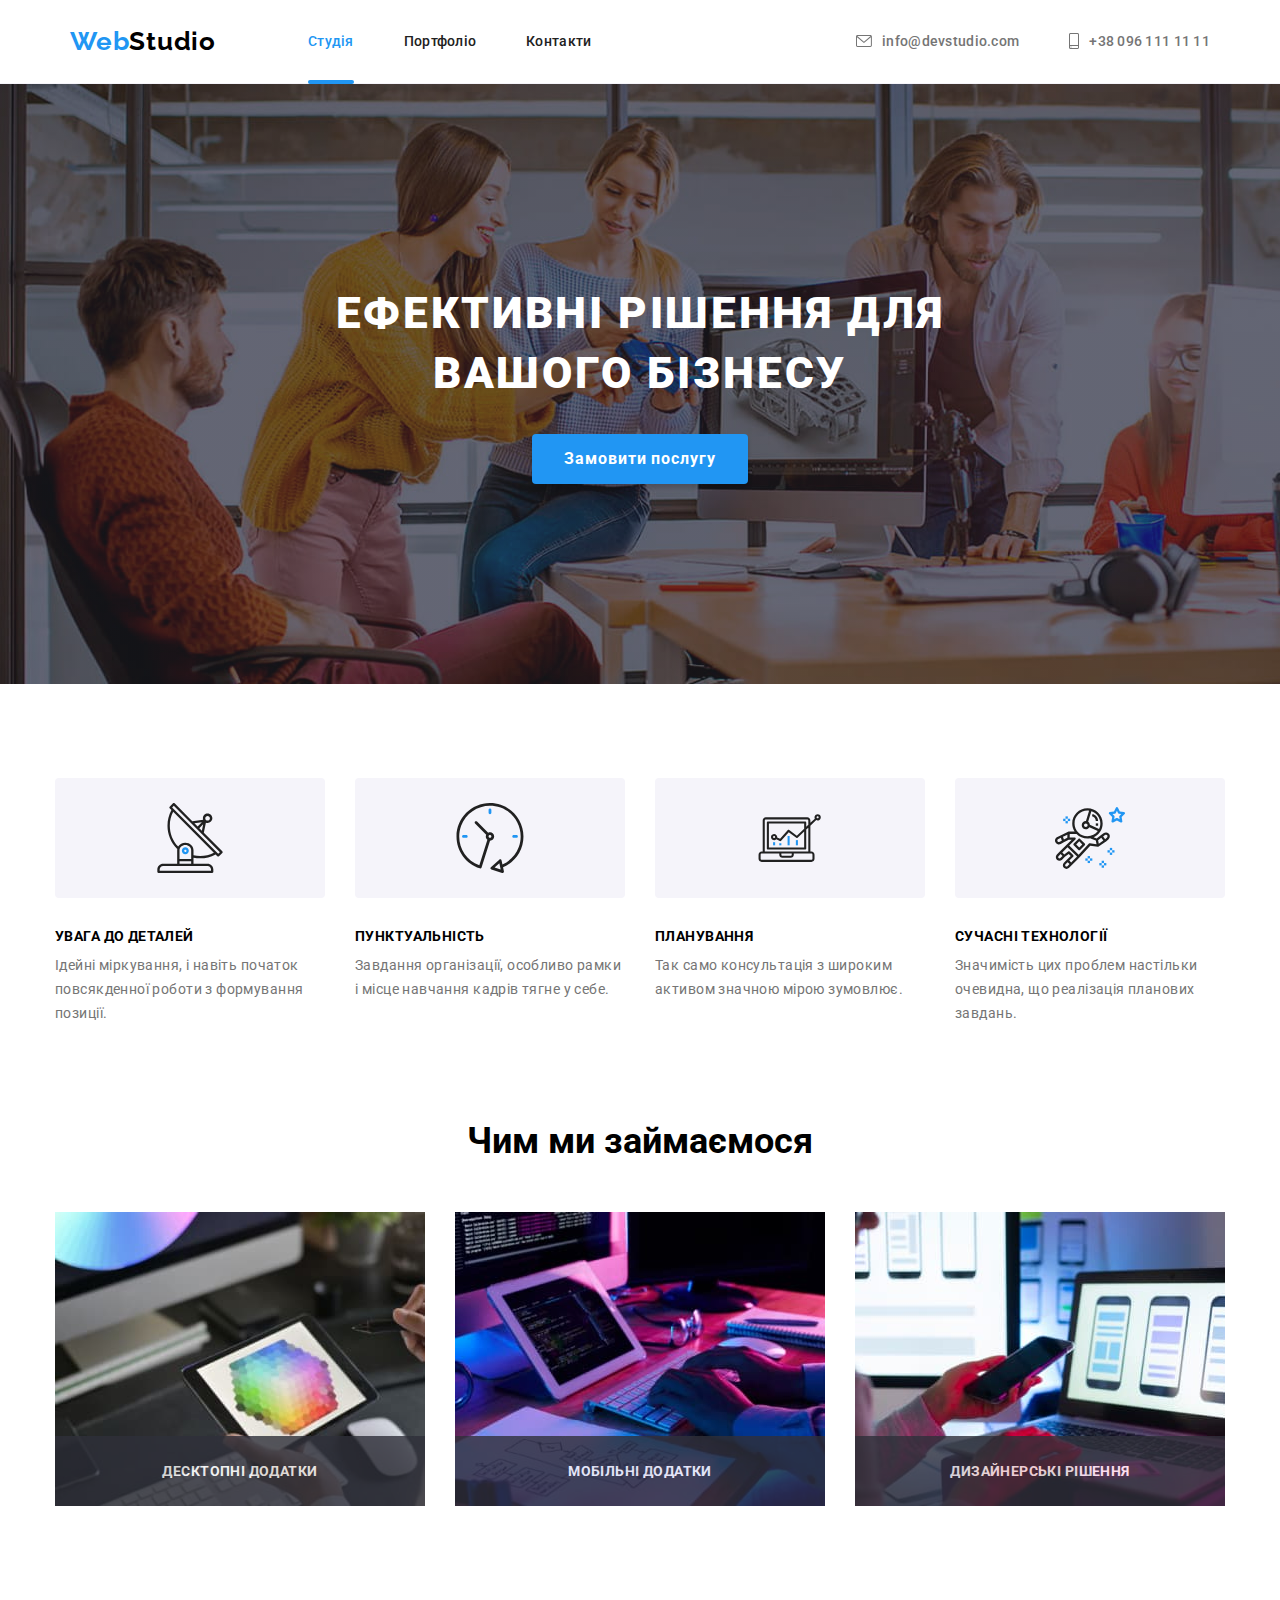
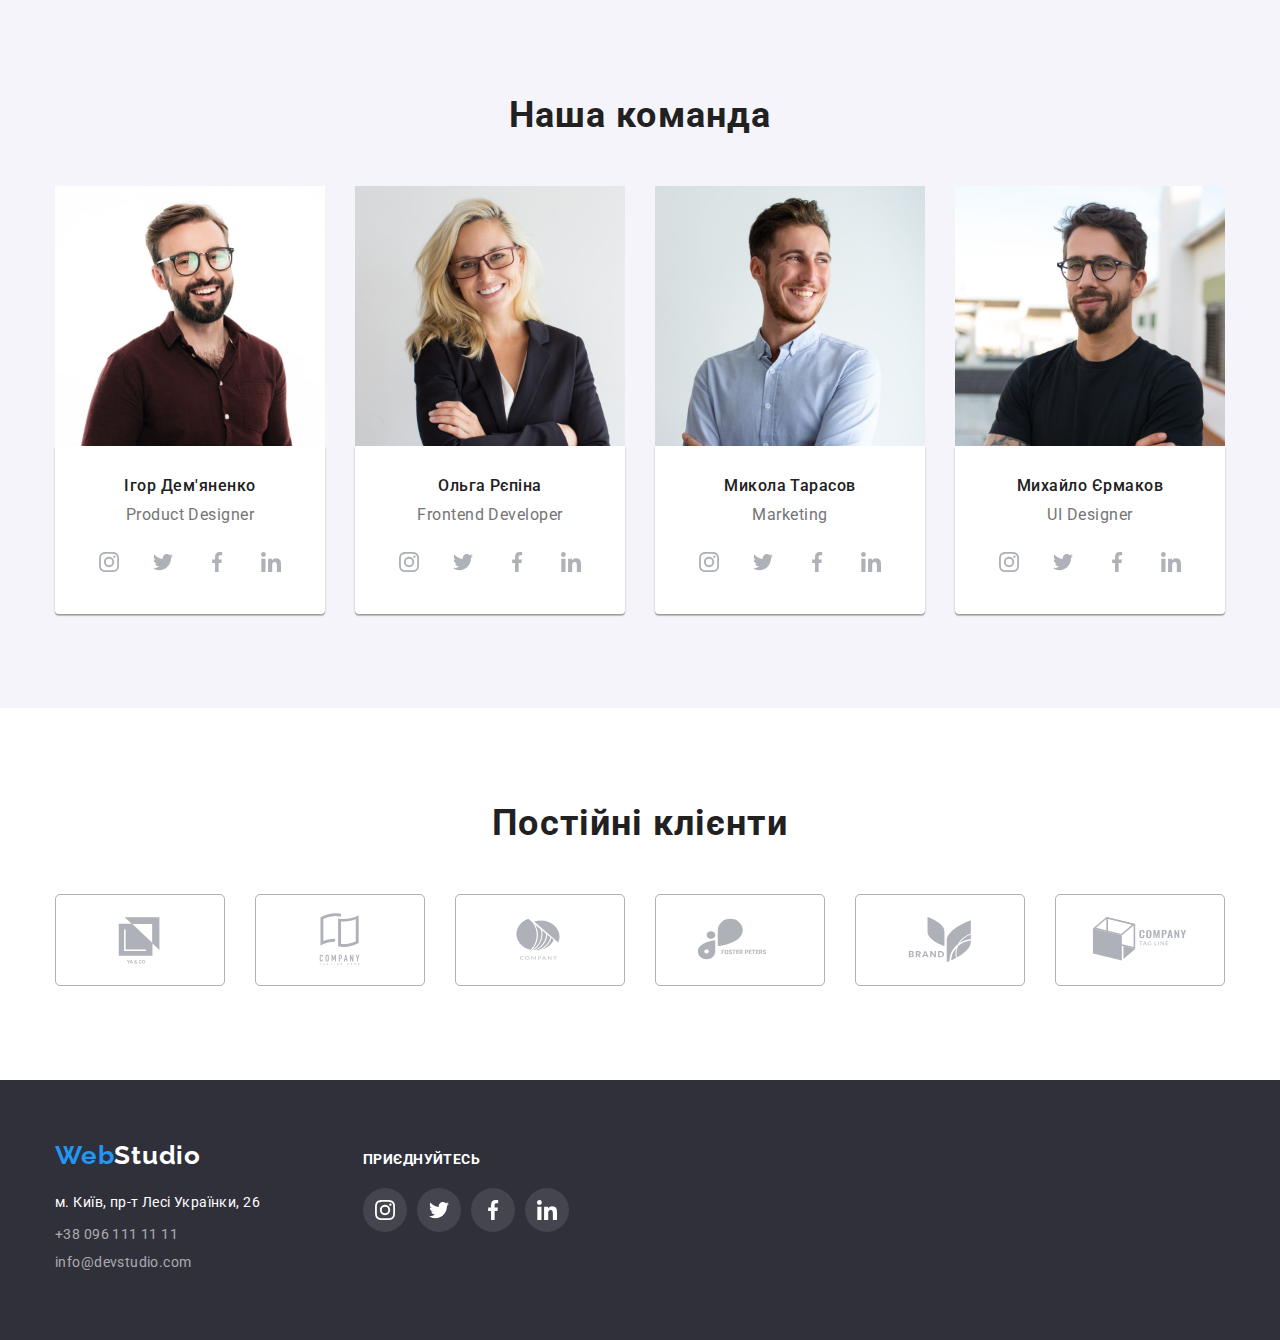
==== index.html @ c881fecc "fix" ====
<!DOCTYPE html>
<html lang="uk">
<head>
    <meta charset="UTF-8">
    <meta http-equiv="X-UA-Compatible" content="IE=edge">
    <meta name="viewport" content="width=device-width, initial-scale=1.0">
    <link rel="preconnect" href="https://fonts.googleapis.com">
    <link rel="preconnect" href="https://fonts.gstatic.com" crossorigin>
    <link href="https://fonts.googleapis.com/css2?family=Raleway:wght@700&family=Roboto:wght@400;500;700;900&display=swap"rel="stylesheet">
    <link rel="stylesheet" href="https://cdnjs.cloudflare.com/ajax/libs/modern-normalize/1.1.0/modern-normalize.min.css"
        integrity="sha512-wpPYUAdjBVSE4KJnH1VR1HeZfpl1ub8YT/NKx4PuQ5NmX2tKuGu6U/JRp5y+Y8XG2tV+wKQpNHVUX03MfMFn9Q=="
        crossorigin="anonymous" referrerpolicy="no-referrer"/>
        <link rel="stylesheet" href="./css/styles.css">
    <title>/goit-markup-hw-05</title>
</head>
<body>
<header class="header">
    <div class="container header_container">
        <a href="#" class="logo"> <span class="web"> Web</span><span class="studio">Studio</span></a>
        <nav>
            <ul class="header_nav_list">
                <li><a class="header_nav_link current" href="#"> Студія </a></li>
                <li><a class="header_nav_link" href="./portfolio.html"> Портфоліо </a></li>
                <li><a class="header_nav_link" href="#"> Контакти </a></li>
            </ul>
        </nav>
        <ul class="header_list">
            <li class="header_item"><a class="header_link_mail" href="mailto:info@devstudio.com"><svg class="header_icon">
                <use href="./img/icons.svg#icon-envelope"> </use></svg> info@devstudio.com</a></li>
            <li><a class="header_link_tel" href="tel:+380961111111"> <svg class="header_icon_tel">
                <use href="./img/icons.svg#icon-smartphone"> </use></svg> +38 096 111 11 11</a></li>
        </ul>
    
    </div>
</header>
   
<main>
    
    <section class="first-page">
        <div class="container  first_page_container ">
            <h1 class="first_page_title">Ефективні рішення для<p> вашого бізнесу</p></h1>
             <button type="button" class="first-page-button" data-modal-open> Замовити послугу </button>
             <div class="backdrop is-hidden" data-modal >
                <div class="modal"> 
                    <button type="button" class="modal_button" data-modal-close> <svg class="modal_icon">
                        <use href="./img/icons.svg#icon-modal_icon"></use></svg></button>
                        <h2 class="modal-title"> Залиште свої дані, ми вам передзвонимо</h2>
                        <form class="form-modal">
                            
                           <ul class="modal-contacts">
                            
                             <li class="list-modal"><label for="name" class="text-label">Ім'я</label>
                            <input type="text" name="name" id="name" class="modal_input"> <svg class="list-icon">
                                <use href="./img/icons.svg#icon-person-black-18dp-1"></use>
                            </svg></li>

                            <li class="list-modal"> <label for="tel" class="text-label">Телефон</label>
                            <input type="tel" name="tel" id="tel" class="modal_input"><svg class="list-icon">
                                <use href="./img/icons.svg#icon-phone-black-18dp-1"></use>
                            </svg></li>

                            <li class="list-modal"><label for="mail" class="text-label" >Пошта</label>
                            <input type="email" name="mail" id="mail" class="modal_input"><svg class="list-icon">
                                <use href="./img/icons.svg#icon-email-black-18dp-1"></use>
                            </svg></li> 
                            
                            <li class="modal_comment"> <label for="comment" class="text-label" class="modal_smth">Коментар</label>
                            <textarea name="comment" id="text" placeholder="Введіть текст" rows="5" class="modal_textarea">

                            </textarea></li>

                            </ul>

                            <div class="modal-checkbox">
                            <input type="checkbox" name="agree" value="agree" id="agree">
                            <label for="agree" class="argee-label"> Погоджуюся з розсилкою та приймаю <a href="#" class="modal-link">Умови договору</a> </label> </div>

                             <button type="submit" class="modal-buttom">Відправити</button>

                            </ul>
                        </form>

                </div>
             </div>
        </div>
    </section>

    <section class="second-page">
        <div class="container">
            <h2 class="hide">Заголовок</h2>
            <ul class="about-title">
                <li class="second_list">
                    <div class="sec_list_icon"> <svg class="sec_icon">
                        <use href="./img/icons.svg#icon-antenna-1"></use>
                    </svg></div>
                    <h3 class="second_page_list"> УВАГА ДО ДЕТАЛЕЙ</h3>
                    <p class="second_page_description"> Ідейні міркування, і навіть початок повсякденної роботи з формування
                        позиції.</p>
                </li>
                <li class="second_list">
                    <div class="sec_list_icon"><svg class="sec_icon">
                        <use href="./img/icons.svg#icon-clock-1"></use>
                    </svg></div>
                    <h3 class="second_page_list"> ПУНКТУАЛЬНІСТЬ</h3>
                    <p class="second_page_description"> Завдання організації, особливо рамки і місце навчання кадрів тягне у
                        себе.</p>
                </li>
                <li class="second_list">
                     <div class="sec_list_icon"><svg class="sec_icon">
                    <use href="./img/icons.svg#icon-diagram-1"></use>
                </svg></div>
                    <h3 class="second_page_list"> ПЛАНУВАННЯ</h3>
                    <p class="second_page_description"> Так само консультація з широким активом значною мірою зумовлює.</p>
                </li>
                <li class="second_list">
                    <div class="sec_list_icon"><svg class="sec_icon">
                        <use href="./img/icons.svg#icon-astronaut-1"></use>
                    </svg></div>
                    <h3 class="second_page_list"> СУЧАСНІ ТЕХНОЛОГІЇ</h3>
                    <p class="second_page_description"> Значимість цих проблем настільки очевидна, що реалізація планових
                        завдань.</p>
                </li>
            </ul>
        </div>
    </section>

    <section class=" our-work">
        <div class="container">
            <h2 class="work-title"> Чим ми займаємося </h2>
            <ul class="work-foto-list">
                <li class="work-foto"> <img src="img/photo_page_1/img.jpg" alt="перше-фото" width="370"> <p class="foto_description"> Десктопні додатки </p> </li>
                <li class="work-foto"> <img src="img/photo_page_1/img1.jpg" alt="друге-фото" width="370"> <p class="foto_description"> Мобільні додатки </p> </li>
                <li class="work-foto"> <img src="img/photo_page_1/img2.jpg" alt="третє-фото" width="370"> <p class="foto_description"> Дизайнерські рішення </p> </li>
            </ul>
       </div>
    </section>
    <section class=" our-team">
       <div class="container">
        
            <h2 class="our_team_title">Наша команда</h2>
            <ul class="our_team_list">
                <li class="our_team_foto"> <img src="img/photo_page_1/ourteam1.jpg" alt="1" width="270">
                    <div class="team_text"><h3 class="our_team_people"> Ігор Дем'яненко</h3>
                    <p class="our_team_job">Product Designer</p>
                    <ul class="com_soc_list">
                        <li class="com_soc_item"> <a class="com_soc_link"  href="#"> <svg class="com_soc_icon" wight="20" height=20>
                            <use href="./img/icons.svg#icon-instagram"></use>
                        </svg></a> </li>
                        <li class="com_soc_item"> <a class="com_soc_link"  href="#"><svg class="com_soc_icon" wight="20" height="20">
                            <use href="./img/icons.svg#icon-twitter"></use>
                        </svg></a> </li>
                        <li class="com_soc_item"> <a class="com_soc_link"  href="#"><svg class="com_soc_icon" wight="20" height="20">
                            <use href="./img/icons.svg#icon-facebook"></use>
                        </svg></a> </li>
                        <li class="com_soc_item"> <a class="com_soc_link"  href="#"><svg class="com_soc_icon" wight="20" height="20">
                            <use href="./img/icons.svg#icon-linkedin"></use>
                        </svg></a> </li>
                    </ul>
                    </div>
                 </li>
                <li class="our_team_foto"> <img src="img/photo_page_1/ourteam2.jpg" alt="2" width="270">
                    <div class="team_text"><h3 class="our_team_people"> Ольга Рєпіна </h3>
                    <p class="our_team_job">Frontend Developer</p>
                    <ul class="com_soc_list">
                        <li class="com_soc_item"> <a class="com_soc_link"  href="#"> <svg class="com_soc_icon" wight="20" height=20>
                            <use href="./img/icons.svg#icon-instagram"></use>
                        </svg></a> </li>
                        <li class="com_soc_item"> <a class="com_soc_link"  href="#"> <svg class="com_soc_icon" wight="20" height="20">
                            <use href="./img/icons.svg#icon-twitter"></use>
                        </svg></a> </li>
                        <li class="com_soc_item"> <a class="com_soc_link"  href="#"><svg class="com_soc_icon" wight="20" height="20">
                            <use href="./img/icons.svg#icon-facebook"></use>
                        </svg></a> </li>
                        <li class="com_soc_item"> <a class="com_soc_link"  href="#"><svg class="com_soc_icon" wight="20" height="20">
                            <use href="./img/icons.svg#icon-linkedin"></use>
                        </svg></a> </li>
                    </ul>
                    </div>
                </li>
                <li class="our_team_foto"> <img src="img/photo_page_1/ourteam3.jpg" alt="3" width="270">
                    <div class="team_text"><h3 class="our_team_people">Микола Тарасов </h3>
                    <p class="our_team_job">Marketing</p>
                    <ul class="com_soc_list">
                        <li class="com_soc_item"> <a class="com_soc_link"  href="#"><svg class="com_soc_icon" wight="20" height=20>
                            <use href="./img/icons.svg#icon-instagram"></use>
                        </svg></a> </li>
                        <li class="com_soc_item"> <a class="com_soc_link"  href="#"><svg class="com_soc_icon" wight="20" height="20">
                            <use href="./img/icons.svg#icon-twitter"></use>
                        </svg></a> </li>
                        <li class="com_soc_item"> <a class="com_soc_link"  href="#"><svg class="com_soc_icon" wight="20" height="20">
                            <use href="./img/icons.svg#icon-facebook"></use>
                        </svg></a> </li>
                        <li class="com_soc_item"> <a class="com_soc_link"  href="#"><svg class="com_soc_icon" wight="20" height="20">
                            <use href="./img/icons.svg#icon-linkedin"></use>
                        </svg></a> </li>
                    </ul>
                    </div>
                </li>
                <li class="our_team_foto"> <img src="img/photo_page_1/ourteam4.jpg" alt="4" width="270">
                    <div class="team_text"><h3 class="our_team_people"> Михайло Єрмаков</h3>
                    <p class="our_team_job">UI Designer</p>
                    <ul class="com_soc_list">
                        <li class="com_soc_item"> <a class="com_soc_link"  href="#"><svg class="com_soc_icon" wight="20" height=20>
                            <use href="./img/icons.svg#icon-instagram"></use>
                        </svg></a> </li>
                        <li class="com_soc_item"> <a class="com_soc_link"  href="#"><svg class="com_soc_icon" wight="20" height="20">
                            <use href="./img/icons.svg#icon-twitter"></use>
                        </svg></a> </li>
                        <li class="com_soc_item"> <a class="com_soc_link"  href="#"><svg class="com_soc_icon" wight="20" height="20">
                            <use href="./img/icons.svg#icon-facebook"></use>
                        </svg></a> </li>
                        <li class="com_soc_item"> <a class="com_soc_link"  href="#"><svg class="com_soc_icon" wight="20" height="20">
                            <use href="./img/icons.svg#icon-linkedin"></use>
                        </svg></a> </li>
                    </ul>
                    </div>
                </li>
            </ul>
        </div>
    </section>
  <section class="clients">
    <h2 class="clients_title">Постійні клієнти</h2>
<ul class="clients_list" >
    <li class="clients_item"> <a class="clients_link" href="#"> <svg class="clients_icon">
        <use href="./img/icons.svg#icon-Logo1"></use>
    </svg>  </a></li>
    <li class="clients_item"> <a class="clients_link" href="#"> <svg class="clients_icon">
        <use href="./img/icons.svg#icon-Logo2"></use>
    </svg> </a></li>
    <li class="clients_item"> <a class="clients_link" href="#"> <svg class="clients_icon">
        <use href="./img/icons.svg#icon-Logo3"></use>
    </svg> </a></li>
    <li class="clients_item"> <a class="clients_link" href="#"> <svg class="clients_icon">
        <use href="./img/icons.svg#icon-Logo4"></use>
    </svg> </a></li>
    <li class="clients_item"> <a class="clients_link" href="#"> <svg class="clients_icon">
        <use href="./img/icons.svg#icon-Logo5"></use>
    </svg> </a></li>
    <li class="clients_item"> <a class="clients_link" href="#"> <svg class="clients_icon">
        <use href="./img/icons.svg#icon-Logo6"></use>
    </svg> </a></li>
</ul>
</section>
</main>

<footer class="footer">
    <div class=" container footer_container">
        <div class="footer_adress"><a href="#" class="logo footer_logo"> <span class="web">Web</span><span class="footer_studio">Studio</span></a>

        <address>
            <ul class="footer_ul">
                <li class="footer_list"> <a class="footer_address" href=https://goo.gl/maps/peZTiFNwZmo3sH588> м. Київ, пр-т Лесі Українки, 26</a> </li>
                <li class="footer_list"> <a class="footer_tel" href="tel:+380961111111"> +38 096 111 11 11 </a> </li>
                <li class="footer_list"> <a class="footer_mail" href="mailto:info@devstudio.com">info@devstudio.com </a>
                </li>
            </ul>
        </address>
        </div>
       <div class="footer_soc">
          <span class="footer_soc_title">приєднуйтесь</span>
                    <ul class="fut_soc_list">
                          <li class="fut_soc_item"> <a class="fut_soc_link"  href="#"><svg class="fut_soc_icon" wight="20" height=20>
                            <use href="./img/icons.svg#icon-instagram"></use>
                        </svg></a> </li>
                        <li class="fut_soc_item"> <a class="fut_soc_link"  href="#"><svg class="fut_soc_icon" wight="20" height="20">
                            <use href="./img/icons.svg#icon-twitter"></use>
                        </svg></a> </li>
                        <li class="fut_soc_item"> <a class="fut_soc_link"  href="#"><svg class="fut_soc_icon" wight="20" height="20">
                            <use href="./img/icons.svg#icon-facebook"></use>
                        </svg></a> </li>
                        <li class="fut_soc_item"> <a class="fut_soc_link"  href="#"><svg class="fut_soc_icon" wight="20" height="20">
                            <use href="./img/icons.svg#icon-linkedin"></use>
                        </svg></a> </li>
                    </ul>

       </div>
        
    </div>
    
</footer>
<script src="./modal.js"></script>
</body>
</html>
---- css/styles.css ----
:root {
  --brand-color: #2196f3;
  --black: #000000;
  --black_1: #212121;
  --gray: #757575;
  --white: #ffffff;
  --black_gray: #2f303a;
  --gray_1: #f5f4fa;
  --icon_color: rgba(175, 177, 184, 1);
  --icon_header: rgba(117, 117, 117, 1);
  --icon_futter: #44454e;
}

/*геометрия*/

h1,
h2,
h3,
h4,
h5,
h6,
p {
  margin: 0;
}

ul {
  margin: 0;
  padding: 0;
}

* {
  padding: 0;
  margin: 0;
  box-sizing: border-box;
  list-style: none;
}

img {
  display: block;
}

a {
  text-decoration: none;
}

body {
  font-family: "Roboto", sans-serif;
  background-color: var(--white);
  border-color: #2196f3;
}

ul {
  list-style: none;
}

textarea{
  resize: none;
}

.container {
  /*геометррия*/
  width: 1200px;
  box-sizing: border-box;
  padding-left: 15px;
  padding-right: 15px;
  margin: 0 auto;
}

.header_container {
  display: flex;
  align-items: center;
}

.header {
  display: flex;
  border-bottom: 1px solid var(--gray_1);
}

.logo {
  font-family: "Raleway", sans-serif;
  font-weight: 700;
  font-size: 26px;
  line-height: 1.1923;
  letter-spacing: 0.03em;
  text-decoration: none;

  /*геометрия*/
  display: inline-block;
  margin-left: 15px;
  width: 145px;
  height: 31px;
  margin-right: 93px;
  padding-bottom: 25px;
}

.web {
  color: var(--brand-color);
}

.studio {
  color: var(--black);
}

.header_nav_list {
  list-style: none;
                   /*геометрия*/
  display: flex;
  width: 281px;
  gap: 50px;
}

.header_nav_link {
  font-weight: 500;
  font-size: 14px;
  line-height: 1.3333;
  letter-spacing: 0.02em;
  color: var(--black_1);
  text-decoration: none;
   transition-duration:  250ms;
   transition-property: color;

  /*геометрия*/
  padding-bottom: 32px;
  padding-top: 32px;
}

.header_nav_link:hover,
.header_nav_link:focus {
  color: var(--brand-color);
  transition-timing-function: cubic-bezier(0.4, 0, 0.2, 1);
 
 
}

.header_nav_list .header_nav_link{
   display: block;
   position: relative;
}

.header_nav_list .header_nav_link.current::after{
  content: "";
  position: absolute;
  width: 100%;
  height: 4px;
  border-radius: 2px;
  bottom: -1px;
  left: 0;
  background-color: var(--brand-color);
}

.current {
  color: var(--brand-color);
}

.header_list {
  list-style: none;
  display: flex;
  margin-left: auto;
  
}

.header_link_mail {
  display: flex;
  font-weight: 500;
  font-size: 14px;
  line-height: 1.1428;
  letter-spacing: 0.02em;
  color: var(--gray);
  text-decoration: none;
  align-items: center;
  gap: 10px;
   transition-duration: 250ms;
     transition-timing-function: cubic-bezier(0.4, 0, 0.2, 1);

}

.header_link_mail:hover,
.header_link_mail:focus {
  color: var(--brand-color);
}

.header_icon {
  width: 16px;
  height: 12px;
  fill: var(--icon_header);
}

.header_icon_tel {
  width: 10px;
  height: 16px;
}

.header_link_mail:hover,
.header_link_mail:focus, .header_icon {
  fill : currentColor;
}

.header_link_tel {
  display: flex;
  font-weight: 500;
  font-size: 14px;
  line-height: 1.1428;
  letter-spacing: 0.02em;
  text-decoration: none;
  color: var(--gray);
  align-items: center;
  gap: 10px;
    transition-duration: 250ms;

  /*геометрия*/
  margin-right: 15px;
  margin-left: 50px;
  transition-property: color;
  transition-timing-function: cubic-bezier(0.4, 0, 0.2, 1);
}

.header_link_tel:hover,
.header_link_tel:focus {
  color: var(--brand-color);


  
}

.header_link_tel:hover,
.header_link_mail:focus, .header_icon_tel {
fill: currentColor;

}

.first-page {
  text-align: center;
  display: flex;
  padding-bottom: 200px;
  padding-top: 200px;
}

.first_page_container {
  display: block;
}

.first_page_title {
  font-weight: 900;
  font-size: 44px;
  line-height: 1.3636;
  letter-spacing: 0.06em;
  text-transform: uppercase;
  color: var(--white);

  /*геометрия*/
  display: block;

  min-width: 696px;
  margin-bottom: 30px;
}

.first-page-button {
  font-family: inherit;
  font-weight: 700;
  font-size: 16px;
  line-height: 1.875;
  letter-spacing: 0.06em;
  color: var(--white);
  background: var(--brand-color);
  box-shadow: 0px 4px 4px rgba(0, 0, 0, 0.15);
  border-radius: 4px;
  border: none;
  cursor: pointer;

  /*геометрия*/
  display: inline;
  align-items: center;
  min-width: 216px;
  padding-top: 10px;
  padding-bottom: 10px;
}



.backdrop{
position: fixed;
top: 0;
left: 0;
width: 100%;
height: 100%;
background-color: rgba(0, 0, 0, 0.2);
opacity: 1;
transition-duration: 250ms;
transition-timing-function: cubic-bezier(0.4, 0, 0.2, 1);
z-index: 1;


}

.backdrop.is-hidden{
  opacity: 0;
  pointer-events: none;
}

.backdrop.is-hidden .modal{
  transform: translate(-50% -50%) scale(1.1);
  opacity: 0;
  
}


.modal{
position: absolute;
top: 50%;
left: 50%;
transform: translate(-50%, -50%);
border-radius: 5px;

min-width: 528px;
min-height: 581px;
background-color: #ffffff;
opacity: 1;
 
 transform: translate(-50% -50%) scale(1);
 transition-duration: 250ms;
 transition-timing-function: cubic-bezier(0.4, 0, 0.2, 1);
}



.modal_button{ 
  display: flex;
  width: 30px;
  height: 30px;
  border-radius:50%;
  border: 1px solid rgba(0, 0, 0, 0.1);
  margin-left: 490px;
  margin-top: 8px;
  cursor: pointer;
}

.modal_icon{
  display: flex;
  width: 100%;
  height: 100%;
  justify-content: center;
  align-items: center;
  fill: var(--black);
  padding: 6px;
  transition-property: fill;
  transition-duration: 250ms;
  transition-timing-function: cubic-bezier(0.4, 0, 0.2, 1);
}

.modal_icon:hover{
  fill: var(--brand-color);
}

.form-modal{
  margin-left: auto;
  margin-right: auto;
  display: flex;
  flex-direction: column;
}


.modal-title{
font-weight: 700;
font-size: 20px;
line-height: 1.52;
text-align: center;
letter-spacing: 0.03em;
color: var(--black);
margin-bottom: 12px;
}

.modal-contacts{
  display: flex;
  flex-direction: column;
  width: 448px;
  height: 342px;
  margin-left: auto;
  margin-right: auto;
}


.list-modal input{
  padding-left: 42px;
}


.list-modal{
  height: 58px;
  margin-bottom: 10px;
  position: relative;
}



.list-icon{
  position: absolute;
  width: 18px;
  height: 18px;
  left: 0;
  top: 50%;
  margin-left: 12px;
  transition-property: fill;
  transition-duration: 250ms;
  transition-timing-function: cubic-bezier(0.4, 0, 0.2, 1);
}


.list-modal:hover .list-icon{
  fill: var(--brand-color);
}

.modal_input{
  height: 40px;
  width: 448px;
  border-radius: 4px;
  border: 1px solid rgba(33, 33, 33, 0.2);
  transition-property: outline;
  transition-duration: 250ms;
  transition-timing-function: cubic-bezier(0.4, 0, 0.2, 1);
}


.modal_input:focus{
  outline: 1px solid var(--brand-color);
}

.modal_comment textarea{
  padding: 16px 12px;

}

.modal_textarea{
  height: 122px;
  width: 448px;
  border-radius: 4px;
  border: 1px solid rgba(33, 33, 33, 0.2);
}

.modal_textarea:hover,
.modal_textarea:focus{
  outline: 1px solid var(--brand-color);
}

.modal_smth{
font-weight: 400;
font-size: 12px;
line-height: 1.1666;
letter-spacing: 0.01em;
font-family: inherit;
font-style: normal;
color: rgba(33, 33, 33, 0.2);

}

.text-label{
display: flex;
font-weight: 400;
font-size: 12px;
line-height: 14px;
letter-spacing: 0.01em;
color: #757575;
margin-bottom: 4px;

}

.modal-checkbox{
  align-self: center;
  margin-top: 20px;  
}

.argee-label{
font-weight: 400;
font-size: 14px;
line-height: 24px;
letter-spacing: 0.03em;
color: var(--gray);
}

.modal-link{
font-weight: 400;
font-size: 14px;
line-height: 24px;
letter-spacing: 0.03em;
text-decoration-line: underline;
color: #2196F3;
}

.modal-buttom{
  font-family: inherit;
  font-weight: 700;
  font-size: 16px;
  line-height: 1.875;
  letter-spacing: 0.06em;
  color: var(--white);
  background: var(--brand-color);
  box-shadow: 0px 4px 4px rgba(0, 0, 0, 0.15);
  border-radius: 4px;
  border: none;
  cursor: pointer;

  display: inline;
  margin-left: auto;
  margin-right: auto;
  width: 200px;
  padding-top: 10px;
  padding-bottom: 10px;
  margin-top: 30px;
}




.first-page {
  background: #2f303a;
  background-image: linear-gradient(
      rgba(47, 48, 58, 0.4),
      rgba(47, 48, 58, 0.4)
    ),
    url(../img/photo_page_1/bg-img.jpg);
  background-repeat: no-repeat;
  max-width: 1600px;
}

/*вторая страница*/

.current {
  color: var(--brand-color);
}

.second-page {
  padding-top: 94px;
}
.second_page_description {
  font-size: 14px;
  line-height: 1.7142;
  letter-spacing: 0.03em;
  color: var(--gray);
  min-width: 270px;

  /*геометрия*/
  margin-top: 10px;
}

.about-title {
  display: flex;
}

.hide {
  position: absolute;
  white-space: nowrap;
  width: 1px;
  height: 1px;
  overflow: hidden;
  border: 0;
  padding: 0;
  clip: rect(0 0 0 0);
  clip-path: inset(50%);
  margin: -1px;
}

.second_list {
  margin-right: 30px;
}

.second_list:last-child {
  margin-right: 0;
}

.sec_list_icon{
  display: flex;
  background-color: var(--gray_1);
  width: 270px;
  height: 120px;
  align-items: center;
  justify-content: center;
  margin-bottom: 30px;
  border-radius: 4px;
}
.sec_icon{
width: 70px;
height: 70px;
}




.second_page_list {
  font-size: 14px;
  line-height: 1.1428;
  letter-spacing: 0.03em;
  text-transform: uppercase;

  /*геометрия*/
}

.our-work {
  padding-top: 94px;
  padding-bottom: 94px;
}

.work-title {
  font-style: normal;
  font-weight: 700;
  font-size: 36px;
  line-height: 42px;

  /*геометрия*/
  margin-bottom: 50px;
  display: block;
  align-items: center;
  text-align: center;
}

.work-foto-list {
  display: flex;
  gap: 30px;
}

.work-foto-list {
  width: calc((100% - 60px) / 3);


}

.work-foto{
 position: relative;
}

.foto_description{
 position: absolute;
bottom: 0%;
width: 100%;
height: 70px;
padding-top: 27px;
padding-bottom: 27px;
background-color: #2F303A;
opacity: 0.8;



 font-weight: 700;
 font-size: 14px;
 line-height: 1.1428;
 text-align: center;
 letter-spacing: 0.03em;
 text-transform: uppercase;
 color: var(--white);
}



.our-team {
  padding-bottom: 94px;
  padding-top: 94px;
  background-color: var(--gray_1);
}

.our_team_title {
  font-size: 36px;
  line-height: 1.1666;
  text-align: center;
  letter-spacing: 0.03em;
  color: var(--black_1);
  margin-bottom: 50px;
}

.our_team_foto {
  width: calc((100% - 90px) / 3);
}

.our_team_list {
  display: flex;
  gap: 30px;
}

/*векторна графіка*/

.com_soc_list {
  display: flex;
  justify-content: center;
  margin-top: 16px;
  gap: 10px;
}

.com_soc_item {
  width: 44px;
  height: 44px;
}

.com_soc_link {
  width: 100%;
  height: 100%;
  border-radius: 50%;
  display: flex;
  justify-content: center;
  align-items: center;
  fill: var(--icon_color);
  transition-property: color, background-color;
  transition-duration: 250ms;
  transition-timing-function: cubic-bezier(0.4, 0, 0.2, 1);




}

.com_soc_link:hover,
.com_soc_link:focus {
  background-color: var(--brand-color);

 
  
  
}
.com_soc_link:hover,
.com_soc_link:focus.com_soc_icon {
  fill: var(--white); 
  
  
 
}

.team_text {
  background-color: var(--white);
  padding-top: 30px;
  padding-bottom: 30px;
  box-shadow: 0px 1px 3px rgba(0, 0, 0, 0.12), 0px 1px 1px rgba(0, 0, 0, 0.14),
  0px 2px 1px rgba(0, 0, 0, 0.2);
  border-radius: 0px 0px 4px 4px;
}

.our_team_people {
  font-weight: 500;
  font-size: 16px;
  line-height: 1.1875;
  text-align: center;
  letter-spacing: 0.03em;
  color: var(--black_1);

  /*геометрия*/

  margin-bottom: 10px;
}

.our_team_job {
  font-size: 16px;
  line-height: 1.1875;
  text-align: center;
  letter-spacing: 0.03em;
  color: var(--gray);
}

.clients {
  padding-top: 94px;
  padding-bottom: 94px;
}

.clients_title {
  font-weight: 700;
  font-size: 36px;
  line-height: 42px;
  text-align: center;
  letter-spacing: 0.03em;
  color: var(--black_1);
  margin-bottom: 50px;
}

.clients_list {
  display: flex;
  justify-content: center;
  gap: 30px;
}

.clients_item {
  width: 170px;
  height: 92px;
}

.clients_link {
  display: flex;
  width: 100%;
  height: 100%;
  display: flex;
  justify-content: center;
  align-items: center;
  border-radius: 5px;
  border: 1px solid var(--icon_color);
  transition-duration: 250ms;
  transition-timing-function: cubic-bezier(0.4, 0, 0.2, 1);
}

.clients_icon {
  width: 106px;
  height: 60px;
  fill: var(--icon_color);
 /* transition-property: color;*/
transition-duration: 250ms;
}

.clients_link:hover,
.clients_link:focus {
  border-color: var(--brand-color);
  }

.clients_link:hover .clients_icon{
  fill: var(--brand-color);
  
}


                  /*footer*/

.footer {
  background-color: var(--black_gray);
  padding-top: 60px;
  padding-bottom: 60px;
  justify-content: center;
  align-items: center;
}

.footer_container {
  align-items: baseline;
 display: flex;
}

.footer_logo {
  display: block;
  margin-bottom: 20px;
  margin-left: 0;

}

.footer_studio {
  color: var(--white);
}

.footer_ul {
  list-style: none;
}

.footer_list {
  margin-bottom: 9px;
}

.footer_address {
  font-family: "Roboto", sans-serif;
  font-weight: 400;
  font-size: 14px;
  line-height: 1.7142;
  letter-spacing: 0.03em;
  color: var(--white);
  text-decoration: none;
  font-style: normal;
  transition-property: color;
  transition-duration: 250ms;
  transition-timing-function: cubic-bezier(0.4, 0, 0.2, 1);
}

.footer_address:hover,
.footer_address:focus {
  color: var(--brand-color);
}

.footer_tel {
  font-weight: 400;
  font-size: 14px;
  line-height: 1.1742;
  letter-spacing: 0.03em;
  color: rgba(255, 255, 255, 0.6);
  text-decoration: none;
  font-style: normal;
  transition-duration: 250ms;
  transition-timing-function: cubic-bezier(0.4, 0, 0.2, 1);
}

.footer_tel:hover,
.footer_tel:focus {
  color: var(--brand-color);
}

.footer_mail {
  font-weight: 400;
  font-size: 14px;
  line-height: 1.1742;
  letter-spacing: 0.03em;
  color: rgba(255, 255, 255, 0.6);
  text-decoration: none;
  font-style: normal;
  transition-property: color;
  transition-duration: 250ms;
  transition-timing-function: cubic-bezier(0.4, 0, 0.2, 1);
  
  
}
.footer_mail:hover,
.footer_mail:focus {
  color: var(--brand-color);
}


           /*footer_social*/            

.footer_soc{ 
  width: 206px;
  height: 80px;
  margin-left: 70px;
}

.footer_soc_title{
font-weight: 700;
font-size: 14px;
line-height: 1.1428;
letter-spacing: 0.03em;
text-transform: uppercase;
color: var(--white);
}


.fut_soc_list {
  margin-top: 20px;
  gap: 10px;
  display: flex;

}

.fut_soc_item {
  width: 44px;
  height: 44px;
}

.fut_soc_link {
  width: 100%;
  height: 100%;
  border-radius: 50%;
  display: flex;
  justify-content: center;
  align-items: center;
  fill: var(--white);
  background-color:var(--icon_futter);
  transition-duration: 250ms;
  transition-timing-function: cubic-bezier(0.4, 0, 0.2, 1);
  transition-property: color, background-color;
}

.fut_soc_link:hover,
.fut_soc_link:focus {
  background-color: var(--brand-color);
}

.fut_soc_link:hover,
.fut_soc_link:focus .com_soc_icon {
  fill: var(--white);
}


/*portfolio*/

.menu {
  padding-top: 94px;
  padding-bottom: 94px;
}

.buttom_list {
  /*геометрия*/

  display: flex;
  justify-content: center;
  margin-bottom: 50px;
}

.menu_button {
  font-weight: 500;
  font-size: 16px;
  font-family: inherit;
  line-height: 1.625;
  text-align: center;
  letter-spacing: 0.03em;
  border: none;
  background-color: var(--gray_1);

  /*геометрия*/
  margin-left: 8px;
  padding-left: 22px;
  padding-right: 22px;
  padding-top: 6px;
  padding-bottom: 6px;
  transition-property: color,background-color ;
  transition-duration: 250ms;
  transition-timing-function: cubic-bezier(0.4, 0, 0.2, 1);
}

.menu_button:focus,
.menu_button:hover {
  color: var(--white);
  background-color: var(--brand-color);
  box-shadow: 0px 3px 1px rgba(0, 0, 0, 0.1), 0px 1px 2px rgba(0, 0, 0, 0.08),
  0px 2px 2px rgba(0, 0, 0, 0.12);
  border-radius: 4px;

  
}

.section_button, .menu_button {
  cursor: pointer;
}

.section_button {
  border: none;
  background-color: var(--white);
}

.pic_list {
  display: flex;
  flex-wrap: wrap;
  gap: 30px;
}

.pic_item {
  width: calc((100% - 60px) / 3);
}

.pic_link{
  transition-property: box-shadow;
  transition-duration: 250ms;
  transition-timing-function: cubic-bezier(0.4, 0, 0.2, 1);

  
}

.pic_link:hover{  
  display: block;
  box-shadow: 0px 1px 1px rgba(0, 0, 0, 0.12), 0px 4px 4px rgba(0, 0, 0, 0.06),
  1px 4px 6px rgba(0, 0, 0, 0.16);
}

.pic_img{
  position: relative;
  overflow: hidden;
}

.text_section{
position: absolute;
top: 0;
left: 0;
transform: translateY(100%);
transition-timing-function: cubic-bezier(0.4, 0, 0.2, 1);
transition-duration: 250ms;
opacity:0.9;
transition-property:transform;

}

.pic_link:hover .text_section{
transform: translateY(0); 
}

.pic_link:focus .text_section{
  transform: translateY(0); 
}


.text{
font-weight: 400;
font-size: 18px;
line-height: 1.555;
letter-spacing: 0.03em;
color: var(--white);
width: 370px;
 height: 294px;
padding: 63px 24px;
background-color: var(--brand-color);
opacity: 0.9;
}




.border_pic {
  border: 1px solid var(--gray_1);
  padding: 20px 24px;
}

.section_description {
  font-size: 18px;
  line-height: 1.9444;
  letter-spacing: 0.06em;
  color: var(--black_1);
  margin-bottom: 4px;
  white-space: nowrap;
}

.section_text {
  font-size: 16px;
  line-height: 1.875;
  letter-spacing: 0.03em;
  color: var(--gray);
}
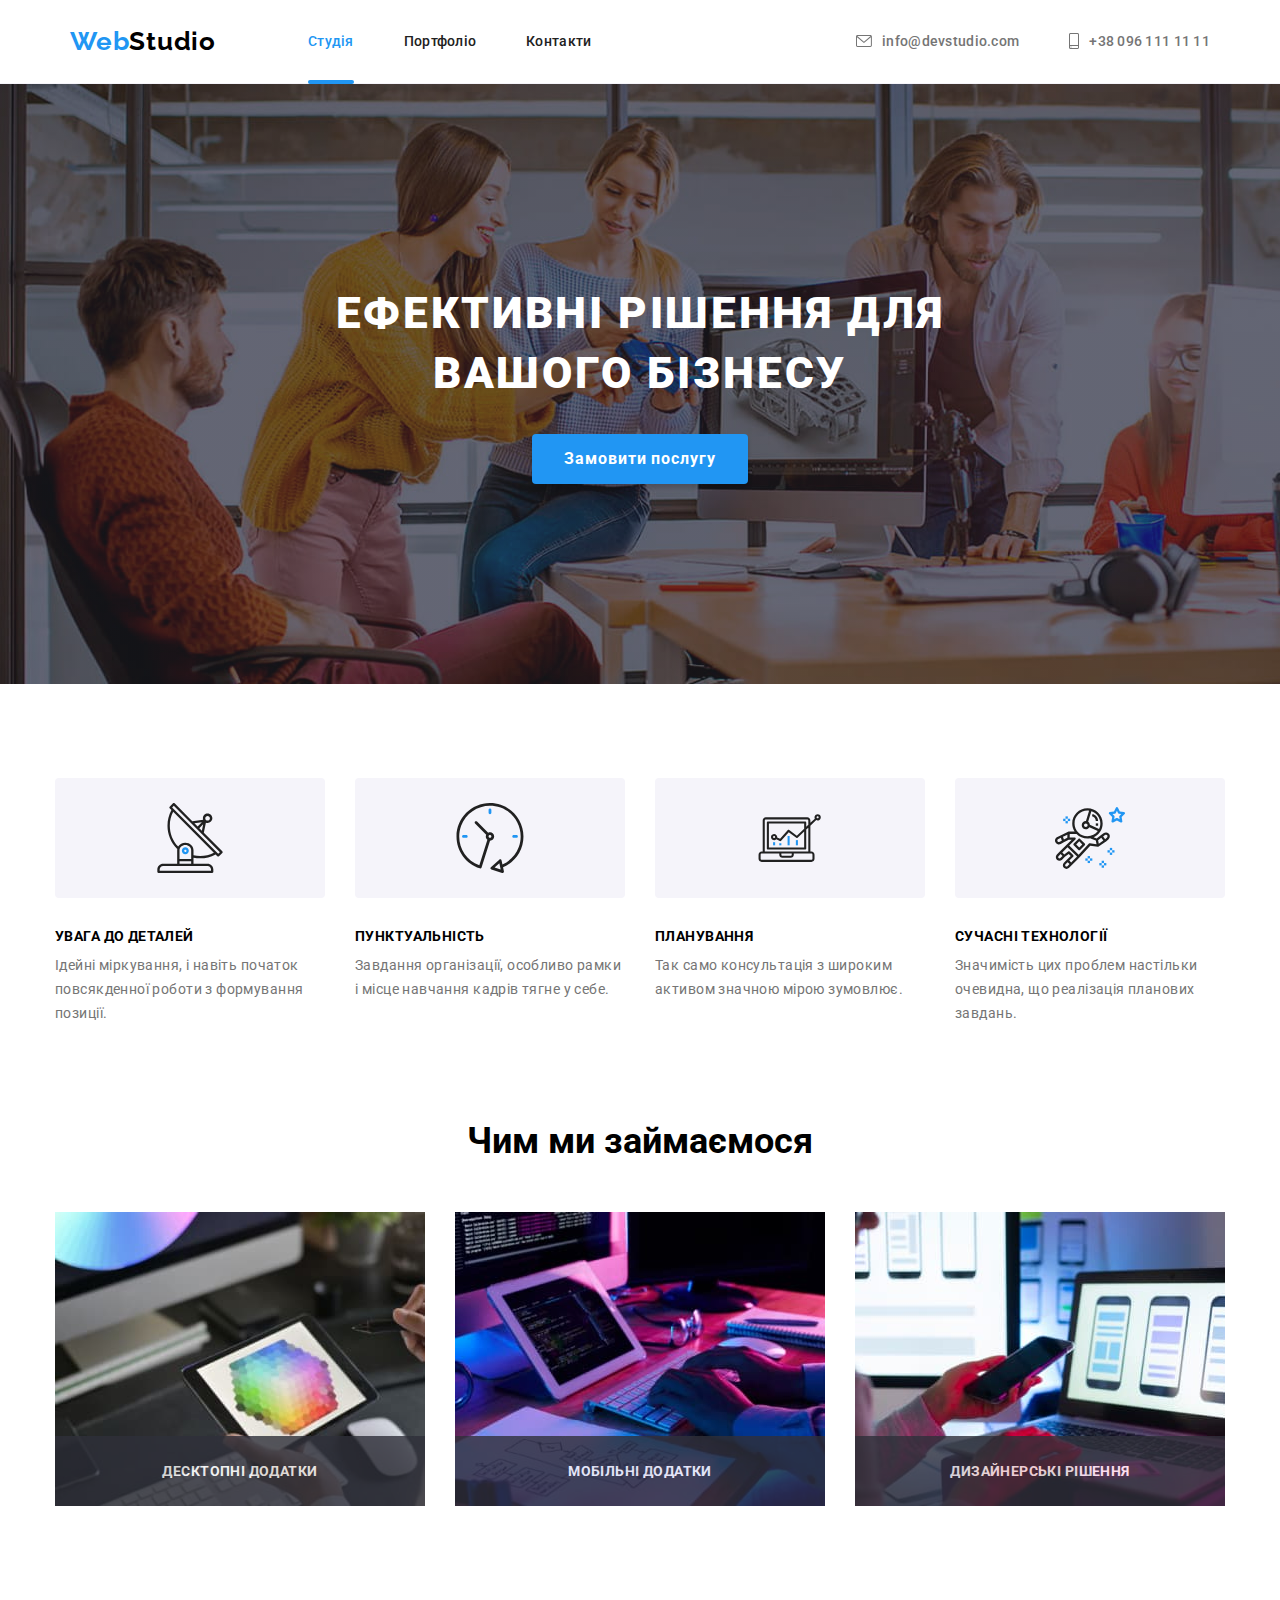
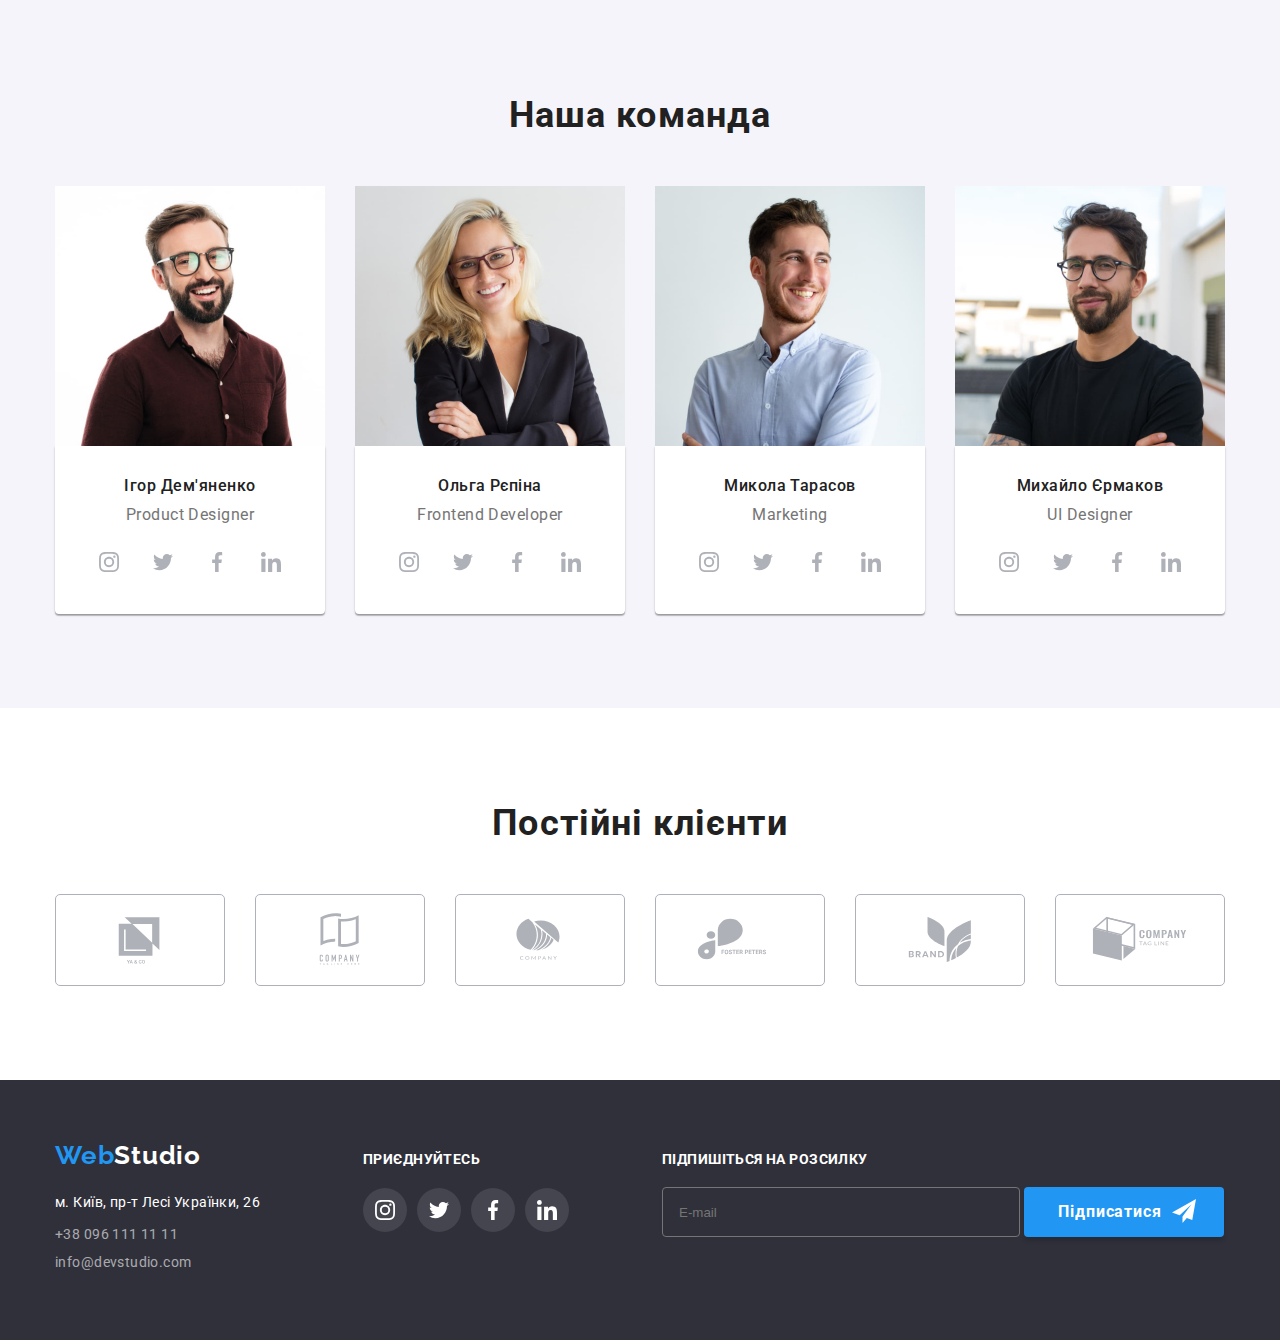
==== commit 0bef9922: "fix" ====
--- a/index.html
+++ b/index.html
@@ -44,30 +44,32 @@
                 <div class="modal"> 
                     <button type="button" class="modal_button" data-modal-close> <svg class="modal_icon">
                         <use href="./img/icons.svg#icon-modal_icon"></use></svg></button>
-                        <h2 class="modal-title"> Залиште свої дані, ми вам передзвонимо</h2>
+                        <p class="modal-title"> Залиште свої дані, ми вам передзвонимо</p>
                         <form class="form-modal">
                             
                            <ul class="modal-contacts">
                             
-                             <li class="list-modal"><label for="name" class="text-label">Ім'я</label>
-                            <input type="text" name="name" id="name" class="modal_input"> <svg class="list-icon">
+                             <li class="list-modal">
+                            <label for="name" class="text-label">Ім'я</label>
+                            <input type="text" name="name-text" id="name" class="modal_input"> <svg class="list-icon">
                                 <use href="./img/icons.svg#icon-person-black-18dp-1"></use>
                             </svg></li>
 
-                            <li class="list-modal"> <label for="tel" class="text-label">Телефон</label>
+                            <li class="list-modal"> 
+                            <label for="tel" class="text-label">Телефон</label>
                             <input type="tel" name="tel" id="tel" class="modal_input"><svg class="list-icon">
                                 <use href="./img/icons.svg#icon-phone-black-18dp-1"></use>
                             </svg></li>
 
-                            <li class="list-modal"><label for="mail" class="text-label" >Пошта</label>
+                            <li class="list-modal">
+                            <label for="mail" class="text-label">Пошта</label>
                             <input type="email" name="mail" id="mail" class="modal_input"><svg class="list-icon">
                                 <use href="./img/icons.svg#icon-email-black-18dp-1"></use>
                             </svg></li> 
                             
-                            <li class="modal_comment"> <label for="comment" class="text-label" class="modal_smth">Коментар</label>
-                            <textarea name="comment" id="text" placeholder="Введіть текст" rows="5" class="modal_textarea">
-
-                            </textarea></li>
+                            <li class="modal_comment">
+                            <label for="comment" class="text-label" class="modal_smth">Коментар</label>
+                            <textarea name="comment" id="text" placeholder="Введіть текст" rows="5" class="modal_textarea"></textarea></li>
 
                             </ul>
 
@@ -274,6 +276,15 @@
                     </ul>
 
        </div>
+       
+
+       <div class="footer-form">
+        <p class="footer-form-text">Підпишіться на розсилку</p>
+        <form class="form-footer-style">
+            <input type="email" placeholder="E-mail" class="footer-input">
+            <button type="submit" class="footer-button">Підписатися <svg class="footer-form-icon"><use href="./img/icons.svg#icon-icon-send"></use></svg></button>
+        </form>
+       </div>
         
     </div>
     
--- a/css/styles.css
+++ b/css/styles.css
@@ -390,8 +390,6 @@
   position: relative;
 }
 
-
-
 .list-icon{
   position: absolute;
   width: 18px;
@@ -404,11 +402,6 @@
   transition-timing-function: cubic-bezier(0.4, 0, 0.2, 1);
 }
 
-
-.list-modal:hover .list-icon{
-  fill: var(--brand-color);
-}
-
 .modal_input{
   height: 40px;
   width: 448px;
@@ -417,6 +410,7 @@
   transition-property: outline;
   transition-duration: 250ms;
   transition-timing-function: cubic-bezier(0.4, 0, 0.2, 1);
+
 }
 
 
@@ -424,9 +418,12 @@
   outline: 1px solid var(--brand-color);
 }
 
+.modal_input:focus  + .list-icon{
+  fill: var(--brand-color);
+}
+
 .modal_comment textarea{
-  padding: 16px 12px;
-
+  padding: 16px 14px;
 }
 
 .modal_textarea{
@@ -436,12 +433,13 @@
   border: 1px solid rgba(33, 33, 33, 0.2);
 }
 
-.modal_textarea:hover,
+
+
 .modal_textarea:focus{
   outline: 1px solid var(--brand-color);
 }
 
-.modal_smth{
+.modal_smt::placeholder{
 font-weight: 400;
 font-size: 12px;
 line-height: 1.1666;
@@ -953,6 +951,83 @@
 }
 
 
+.footer-form{
+margin-left: 93px;
+}
+
+.footer-form-text{
+font-weight: 700;
+font-size: 14px;
+line-height: 1.1428;
+letter-spacing: 0.03em;
+text-transform: uppercase;
+color: var(--white);
+margin-bottom: 20px;
+}
+
+.form-footer-style{
+  align-items: center;
+}
+
+.form-footer-style input{
+  padding-left: 16px;
+  padding-bottom: 15px;
+  padding-top: 15px;
+}
+
+
+.footer-input{
+  min-width: 358px;
+  min-height: 50px;
+  border-radius: 4px;
+  background-color: var(--black_gray);
+  border: 1px solid var(--gray);
+
+}
+
+.footer-input:focus{
+  outline: 1px solid var(--brand-color);
+}
+
+  
+.footer-button{
+  font-family: inherit;
+  font-weight: 700;
+  font-size: 16px;
+  line-height: 1.875;
+  letter-spacing: 0.06em;
+  color: var(--white);
+  background: var(--brand-color);
+  box-shadow: 0px 4px 4px rgba(0, 0, 0, 0.15);
+  border-radius: 4px;
+  border: none;
+  cursor: pointer;
+ 
+    /*геометрия*/
+  display: inline;
+  align-items: center;
+  min-width: 200px;
+  min-height: 50px;
+  padding-top: 10px;
+  padding-bottom: 10px;
+  padding-right: 28px;
+  position: relative;
+}
+
+.footer-form-icon{
+  position: absolute;
+  fill: var(--white);
+  width: 24px;
+  height: 24px; 
+  margin-left: 10px;
+  top: 12px;
+
+
+
+
+}
+
+
 /*portfolio*/
 
 .menu {
